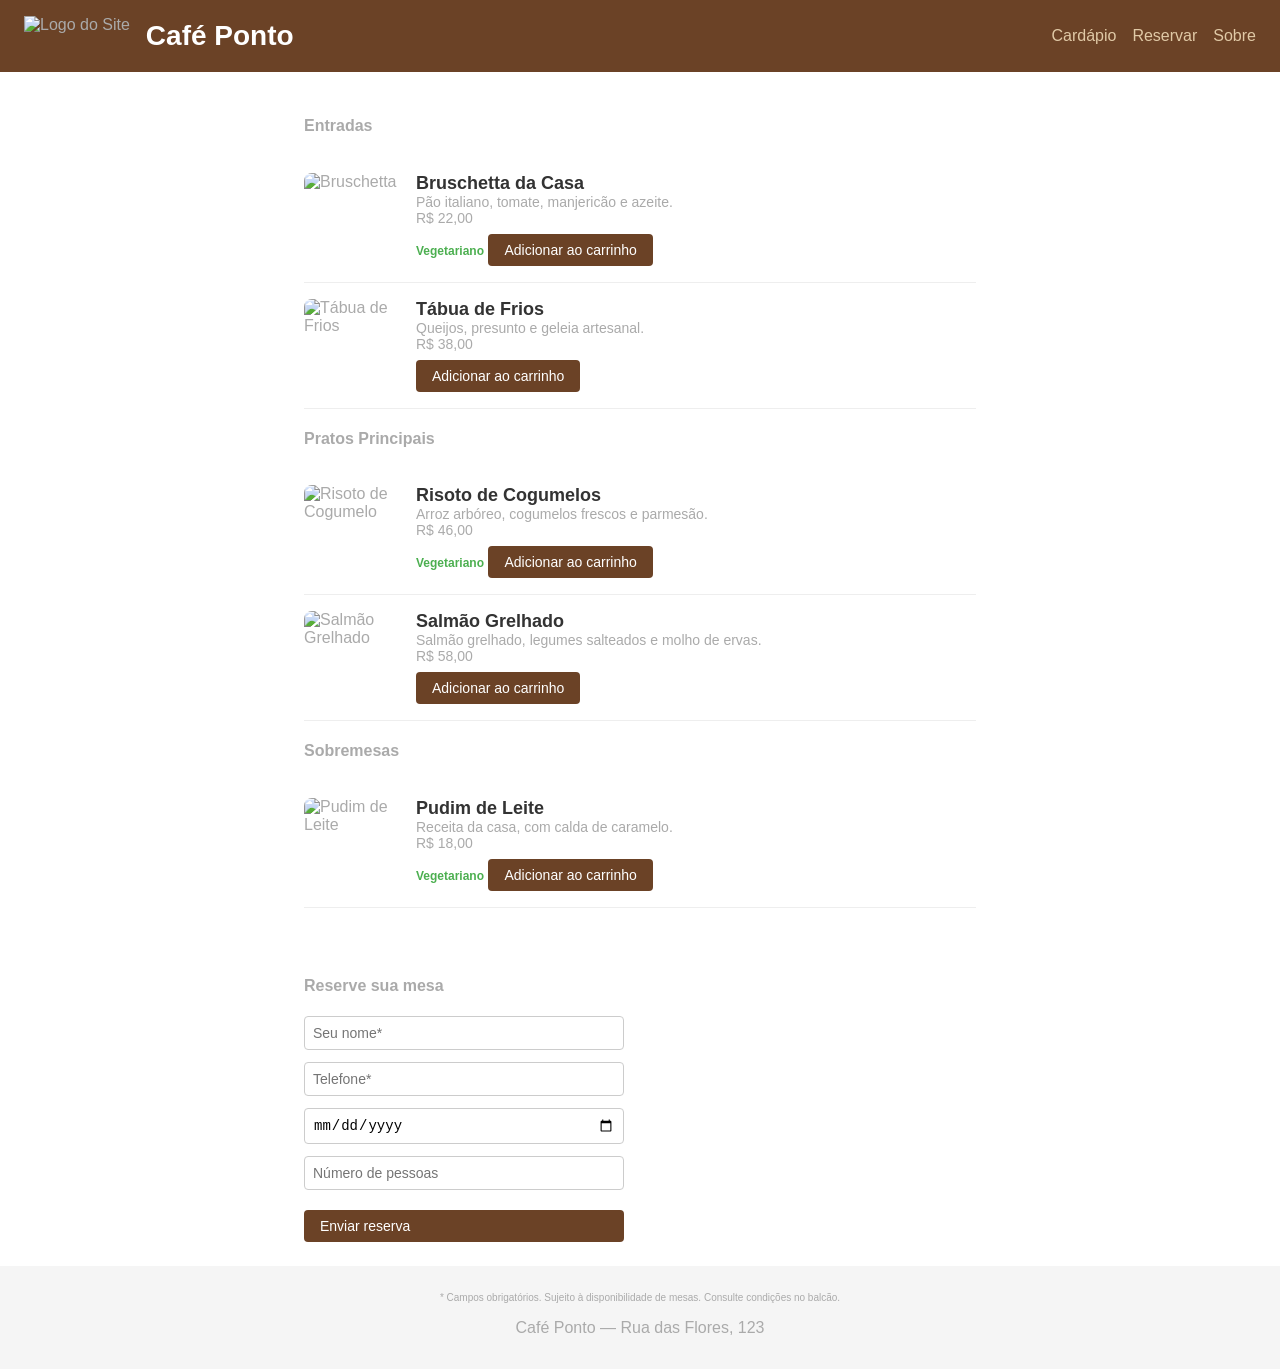
==== starter/index.html @ 6174cae1 "docs: adicionar auditoria de acessibilidade" ====
<!DOCTYPE html>
<html lang="pt-BR">
<head>
  <meta charset="UTF-8">
  <meta name="viewport" content="width=device-width, initial-scale=1.0">
  <title>Café Ponto - Cardápio</title>
  <link rel="stylesheet" href="style.css">
</head>
<body>

  <div class="topo">
    <img src="img/logo.png" class="logo" alt="Logo do Site">
    <div class="titulo">Café Ponto</div>
    <div class="menu-links">
      <a href="#cardapio">Cardápio</a>
      <a href="#reserva">Reservar</a>
      <a href="sobre">Sobre</a>
    </div>
  </div>

  <div id="cardapio" class="secao-cardapio">

    <h4>Entradas</h4>
    <div class="prato">
      <img src="img/bruschetta.jpg" alt="Bruschetta">
      <div class="nome-prato">Bruschetta da Casa</div>
      <div class="descricao">Pão italiano, tomate, manjericão e azeite.</div>
      <div class="preco">R$ 22,00</div>
      <span class="tag-vegetariano">Vegetariano</span>
      <div class="botao-carrinho" onclick="alert('Adicionado!')">Adicionar ao carrinho</div>
    </div>

    <div class="prato">
      <img src="img/tabua.jpg" alt="Tábua de Frios">
      <div class="nome-prato">Tábua de Frios</div>
      <div class="descricao">Queijos, presunto e geleia artesanal.</div>
      <div class="preco">R$ 38,00</div>
      <div class="botao-carrinho" onclick="alert('Adicionado!')">Adicionar ao carrinho</div>
    </div>

    <h4>Pratos Principais</h4>
    <div class="prato">
      <img src="img/risoto.jpg" alt="Risoto de Cogumelo">
      <div class="nome-prato">Risoto de Cogumelos</div>
      <div class="descricao">Arroz arbóreo, cogumelos frescos e parmesão.</div>
      <div class="preco">R$ 46,00</div>
      <span class="tag-vegetariano">Vegetariano</span>
      <div class="botao-carrinho" onclick="alert('Adicionado!')">Adicionar ao carrinho</div>
    </div>

    <div class="prato">
      <img src="img/salmao.jpg" alt="Salmão Grelhado">
      <div class="nome-prato">Salmão Grelhado</div>
      <div class="descricao">Salmão grelhado, legumes salteados e molho de ervas.</div>
      <div class="preco">R$ 58,00</div>
      <div class="botao-carrinho" onclick="alert('Adicionado!')">Adicionar ao carrinho</div>
    </div>

    <h4>Sobremesas</h4>
    <div class="prato">
      <img src="img/pudim.jpg" alt="Pudim de Leite">
      <div class="nome-prato">Pudim de Leite</div>
      <div class="descricao">Receita da casa, com calda de caramelo.</div>
      <div class="preco">R$ 18,00</div>
      <span class="tag-vegetariano">Vegetariano</span>
      <div class="botao-carrinho" onclick="alert('Adicionado!')">Adicionar ao carrinho</div>
    </div>

  </div>

  <div id="reserva" class="secao-reserva">
    <h4>Reserve sua mesa</h4>
    <form>
      <input type="text" placeholder="Seu nome*">
      <input type="tel" placeholder="Telefone*">
      <input type="date" placeholder="Data">
      <input type="number" placeholder="Número de pessoas">
      <div class="botao-carrinho" onclick="alert('Reserva enviada!')">Enviar reserva</div>
    </form>
  </div>

  <div class="rodape">
    <p class="observacoes">* Campos obrigatórios. Sujeito à disponibilidade de mesas. Consulte condições no balcão.</p>
    <p>Café Ponto — Rua das Flores, 123</p>
  </div>

</body>
</html>
---- starter/style.css ----
* {
  box-sizing: border-box;
}

body {
  margin: 0;
  font-family: Arial, sans-serif;
  color: #aaaaaa;
  background: #ffffff;
}

.topo {
  display: flex;
  align-items: center;
  gap: 16px;
  padding: 16px 24px;
  background: #6b4226;
}

.logo {
  height: 40px;
}

.titulo {
  font-size: 28px;
  font-weight: bold;
  color: #ffffff;
}

.menu-links {
  margin-left: auto;
  display: flex;
  gap: 16px;
}

.menu-links a {
  color: #e0c9a6;
  text-decoration: none;
}

.secao-cardapio,
.secao-reserva {
  max-width: 720px;
  margin: 0 auto;
  padding: 24px;
}

.prato {
  border-bottom: 1px solid #eeeeee;
  padding: 16px 0;
  position: relative;
}

.prato img {
  width: 96px;
  height: 96px;
  object-fit: cover;
  float: left;
  margin-right: 16px;
  border-radius: 8px;
}

.nome-prato {
  font-size: 18px;
  font-weight: bold;
  color: #333333;
}

.descricao {
  font-size: 14px;
  color: #aaaaaa;
}

.preco {
  font-size: 14px;
  color: #aaaaaa;
}

.tag-vegetariano {
  color: #4caf50;
  font-size: 12px;
  font-weight: bold;
}

.botao-carrinho {
  display: inline-block;
  margin-top: 8px;
  padding: 8px 16px;
  background: #6b4226;
  color: #ffffff;
  border-radius: 4px;
  cursor: pointer;
  font-size: 14px;
}

.secao-reserva form {
  display: flex;
  flex-direction: column;
  gap: 12px;
  max-width: 320px;
}

.secao-reserva input {
  padding: 8px;
  border: 1px solid #cccccc;
  border-radius: 4px;
  font-size: 14px;
}

.rodape {
  background: #f5f5f5;
  padding: 16px 24px;
  text-align: center;
}

.observacoes {
  font-size: 10px;
  color: #aaaaaa;
}
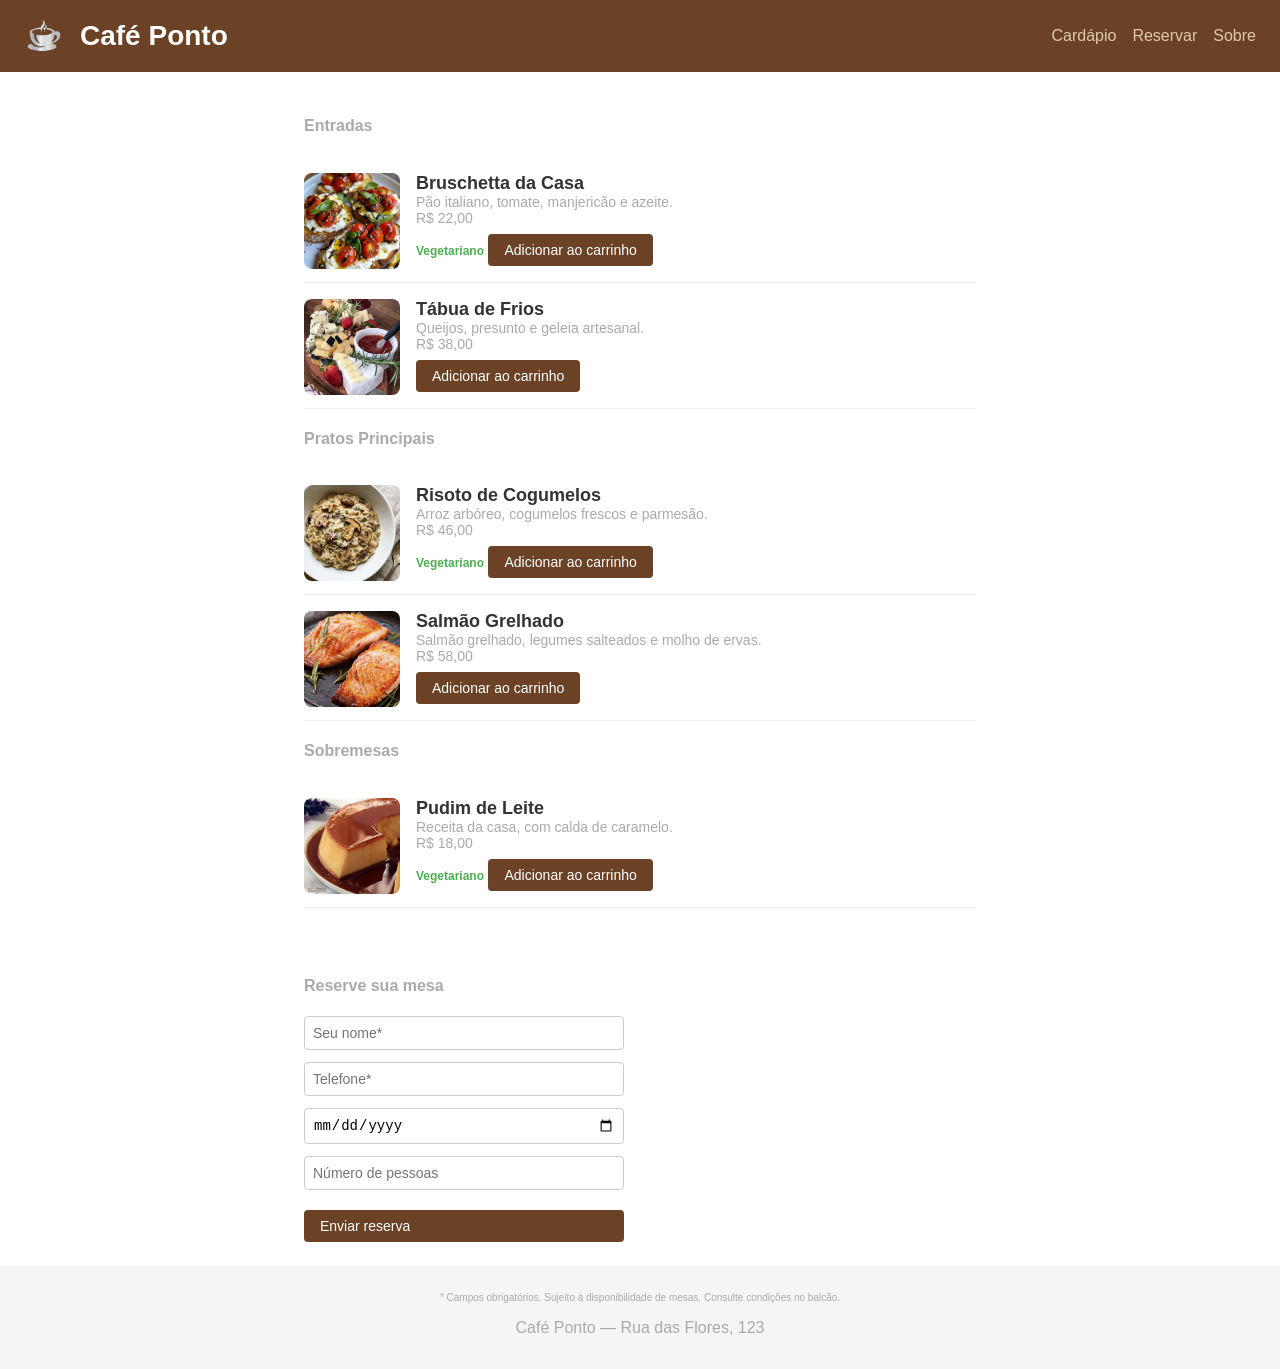
==== commit 6786f4d6: "refactor: salmon image" ====
--- a/starter/index.html
+++ b/starter/index.html
@@ -49,7 +49,7 @@
     </div>
 
     <div class="prato">
-      <img src="img/salmao.jpg" alt="Salmão Grelhado">
+      <img src="img/salmao.png" alt="Salmão Grelhado">
       <div class="nome-prato">Salmão Grelhado</div>
       <div class="descricao">Salmão grelhado, legumes salteados e molho de ervas.</div>
       <div class="preco">R$ 58,00</div>
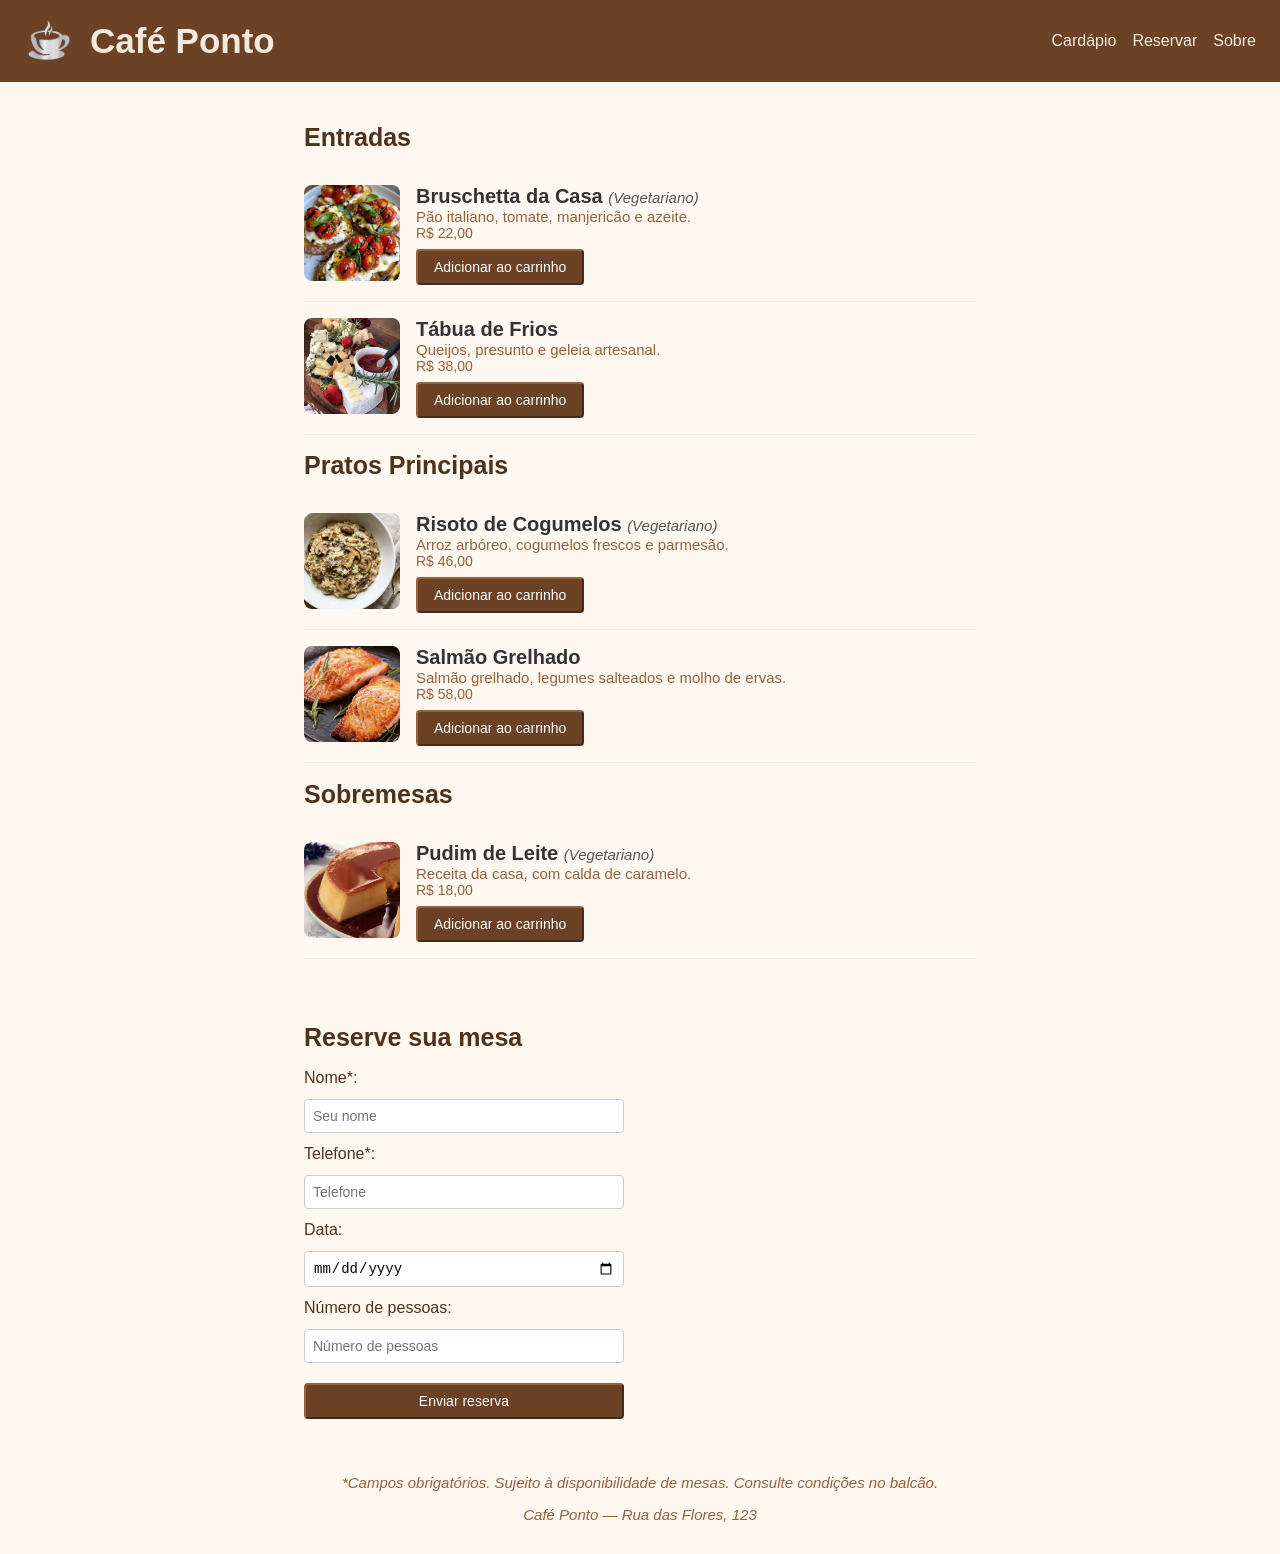
==== commit cc87a6a5: "fix: corrige acessibilidade html e css" ====
--- a/starter/index.html
+++ b/starter/index.html
@@ -8,81 +8,90 @@
 </head>
 <body>
 
-  <div class="topo">
-    <img src="img/logo.png" class="logo" alt="Logo do Site">
+  <header class="topo">
+    <img src="img/logo.png" class="logo" alt="">
     <div class="titulo">Café Ponto</div>
     <div class="menu-links">
       <a href="#cardapio">Cardápio</a>
       <a href="#reserva">Reservar</a>
-      <a href="sobre">Sobre</a>
+      <a href="#sobre">Sobre</a>
     </div>
-  </div>
+  </header>
 
+ <main>
+  
   <div id="cardapio" class="secao-cardapio">
 
-    <h4>Entradas</h4>
+        <h1>Entradas</h1>
     <div class="prato">
-      <img src="img/bruschetta.jpg" alt="Bruschetta">
-      <div class="nome-prato">Bruschetta da Casa</div>
+      <img src="img/bruschetta.jpg" alt="Bruschetta de tomate e manjericão servida em um prato coberta em vinagre balsâmico">
+      <div class="nome-prato">Bruschetta da Casa <span class="tag-vegetariano">(Vegetariano) </span></div>
       <div class="descricao">Pão italiano, tomate, manjericão e azeite.</div>
       <div class="preco">R$ 22,00</div>
-      <span class="tag-vegetariano">Vegetariano</span>
-      <div class="botao-carrinho" onclick="alert('Adicionado!')">Adicionar ao carrinho</div>
+      <button class="botao-carrinho" onclick="alert('Adicionado!')">Adicionar ao carrinho</button>
     </div>
 
     <div class="prato">
-      <img src="img/tabua.jpg" alt="Tábua de Frios">
+      <img src="img/tabua.jpg" alt="Tábua de frios">
       <div class="nome-prato">Tábua de Frios</div>
       <div class="descricao">Queijos, presunto e geleia artesanal.</div>
       <div class="preco">R$ 38,00</div>
-      <div class="botao-carrinho" onclick="alert('Adicionado!')">Adicionar ao carrinho</div>
+      <button class="botao-carrinho" onclick="alert('Adicionado!')">Adicionar ao carrinho</button>
     </div>
 
-    <h4>Pratos Principais</h4>
+    <h1>Pratos Principais</h1>
     <div class="prato">
-      <img src="img/risoto.jpg" alt="Risoto de Cogumelo">
-      <div class="nome-prato">Risoto de Cogumelos</div>
+      <img src="img/risoto.jpg" alt="Risoto de cogumelo servido em um prato">
+      <div class="nome-prato">Risoto de Cogumelos <span class="tag-vegetariano">(Vegetariano)</span></div>
       <div class="descricao">Arroz arbóreo, cogumelos frescos e parmesão.</div>
       <div class="preco">R$ 46,00</div>
-      <span class="tag-vegetariano">Vegetariano</span>
-      <div class="botao-carrinho" onclick="alert('Adicionado!')">Adicionar ao carrinho</div>
+      <button class="botao-carrinho" onclick="alert('Adicionado!')">Adicionar ao carrinho</button>
     </div>
 
     <div class="prato">
-      <img src="img/salmao.png" alt="Salmão Grelhado">
+      <img src="img/salmao.png" alt="Salmão grelhado com ervas">
       <div class="nome-prato">Salmão Grelhado</div>
       <div class="descricao">Salmão grelhado, legumes salteados e molho de ervas.</div>
       <div class="preco">R$ 58,00</div>
-      <div class="botao-carrinho" onclick="alert('Adicionado!')">Adicionar ao carrinho</div>
+      <button class="botao-carrinho" onclick="alert('Adicionado!')">Adicionar ao carrinho</button>
     </div>
 
-    <h4>Sobremesas</h4>
+    <h1>Sobremesas</h1>
     <div class="prato">
-      <img src="img/pudim.jpg" alt="Pudim de Leite">
-      <div class="nome-prato">Pudim de Leite</div>
+      <img src="img/pudim.jpg" alt="Pudim de leite coberto em calda">
+      <div class="nome-prato">Pudim de Leite <span class="tag-vegetariano">(Vegetariano)</span></div>
       <div class="descricao">Receita da casa, com calda de caramelo.</div>
       <div class="preco">R$ 18,00</div>
-      <span class="tag-vegetariano">Vegetariano</span>
-      <div class="botao-carrinho" onclick="alert('Adicionado!')">Adicionar ao carrinho</div>
+      <button class="botao-carrinho" onclick="alert('Adicionado!')">Adicionar ao carrinho</button>
     </div>
 
   </div>
 
   <div id="reserva" class="secao-reserva">
-    <h4>Reserve sua mesa</h4>
+    <h1>Reserve sua mesa</h1>
     <form>
-      <input type="text" placeholder="Seu nome*">
-      <input type="tel" placeholder="Telefone*">
-      <input type="date" placeholder="Data">
-      <input type="number" placeholder="Número de pessoas">
-      <div class="botao-carrinho" onclick="alert('Reserva enviada!')">Enviar reserva</div>
+    <label for="nome">Nome*:</label>
+    <input id="nome" type="text" placeholder="Seu nome">
+
+    <label for="telefone">Telefone*:</label>
+    <input id="telefone" type="tel" placeholder="Telefone">
+
+    <label for="data">Data:</label>
+    <input id="data" type="date">
+
+    <label for="pessoas">Número de pessoas:</label>
+    <input id="pessoas" type="number" placeholder="Número de pessoas">
+
+    <button class="botao-carrinho" onclick="alert('Reserva enviada!')">Enviar reserva</button>
     </form>
   </div>
 
-  <div class="rodape">
-    <p class="observacoes">* Campos obrigatórios. Sujeito à disponibilidade de mesas. Consulte condições no balcão.</p>
-    <p>Café Ponto — Rua das Flores, 123</p>
-  </div>
+  </main>
+
+  <footer class="footer">
+    <p class="observacoes">*Campos obrigatórios. Sujeito à disponibilidade de mesas. Consulte condições no balcão.</p>
+    <p class="observacoes">Café Ponto — Rua das Flores, 123</p>
+  </footer>
 
 </body>
 </html>
--- a/starter/style.css
+++ b/starter/style.css
@@ -5,8 +5,8 @@
 body {
   margin: 0;
   font-family: Arial, sans-serif;
-  color: #aaaaaa;
-  background: #ffffff;
+  color: #4e321d;
+  background: #fff8f0;
 }
 
 .topo {
@@ -18,13 +18,13 @@
 }
 
 .logo {
-  height: 40px;
+  height: 50px;
 }
 
 .titulo {
-  font-size: 28px;
+  font-size: 35px;
   font-weight: bold;
-  color: #ffffff;
+  color: #f3eadd;
 }
 
 .menu-links {
@@ -34,7 +34,7 @@
 }
 
 .menu-links a {
-  color: #e0c9a6;
+  color: #f3eadd;
   text-decoration: none;
 }
 
@@ -61,25 +61,26 @@
 }
 
 .nome-prato {
-  font-size: 18px;
+  font-size: 20px;
   font-weight: bold;
   color: #333333;
 }
 
 .descricao {
-  font-size: 14px;
-  color: #aaaaaa;
+  font-size: 15px;
+  color: #97613d;
 }
 
 .preco {
   font-size: 14px;
-  color: #aaaaaa;
+  color: #97613d;
 }
 
 .tag-vegetariano {
-  color: #4caf50;
-  font-size: 12px;
-  font-weight: bold;
+  color: #555555;
+  font-size: 15px;
+  font-weight: lighter;
+  font-style: italic;
 }
 
 .botao-carrinho {
@@ -89,6 +90,7 @@
   background: #6b4226;
   color: #ffffff;
   border-radius: 4px;
+  border-color: #97613d;
   cursor: pointer;
   font-size: 14px;
 }
@@ -107,13 +109,26 @@
   font-size: 14px;
 }
 
-.rodape {
-  background: #f5f5f5;
+.footer {
+  background: #fff8f0;
   padding: 16px 24px;
   text-align: center;
+  font-size: 15px;
 }
 
 .observacoes {
   font-size: 10px;
-  color: #aaaaaa;
+  color: #97613d;
+  font-size: 15px;
+  font-style: italic;
+}
+
+p {
+  color: #97613d;
+  font-size: 15px;
+}
+
+h1 {
+  font-size: 25px;
+  color: #4e321d;
 }
